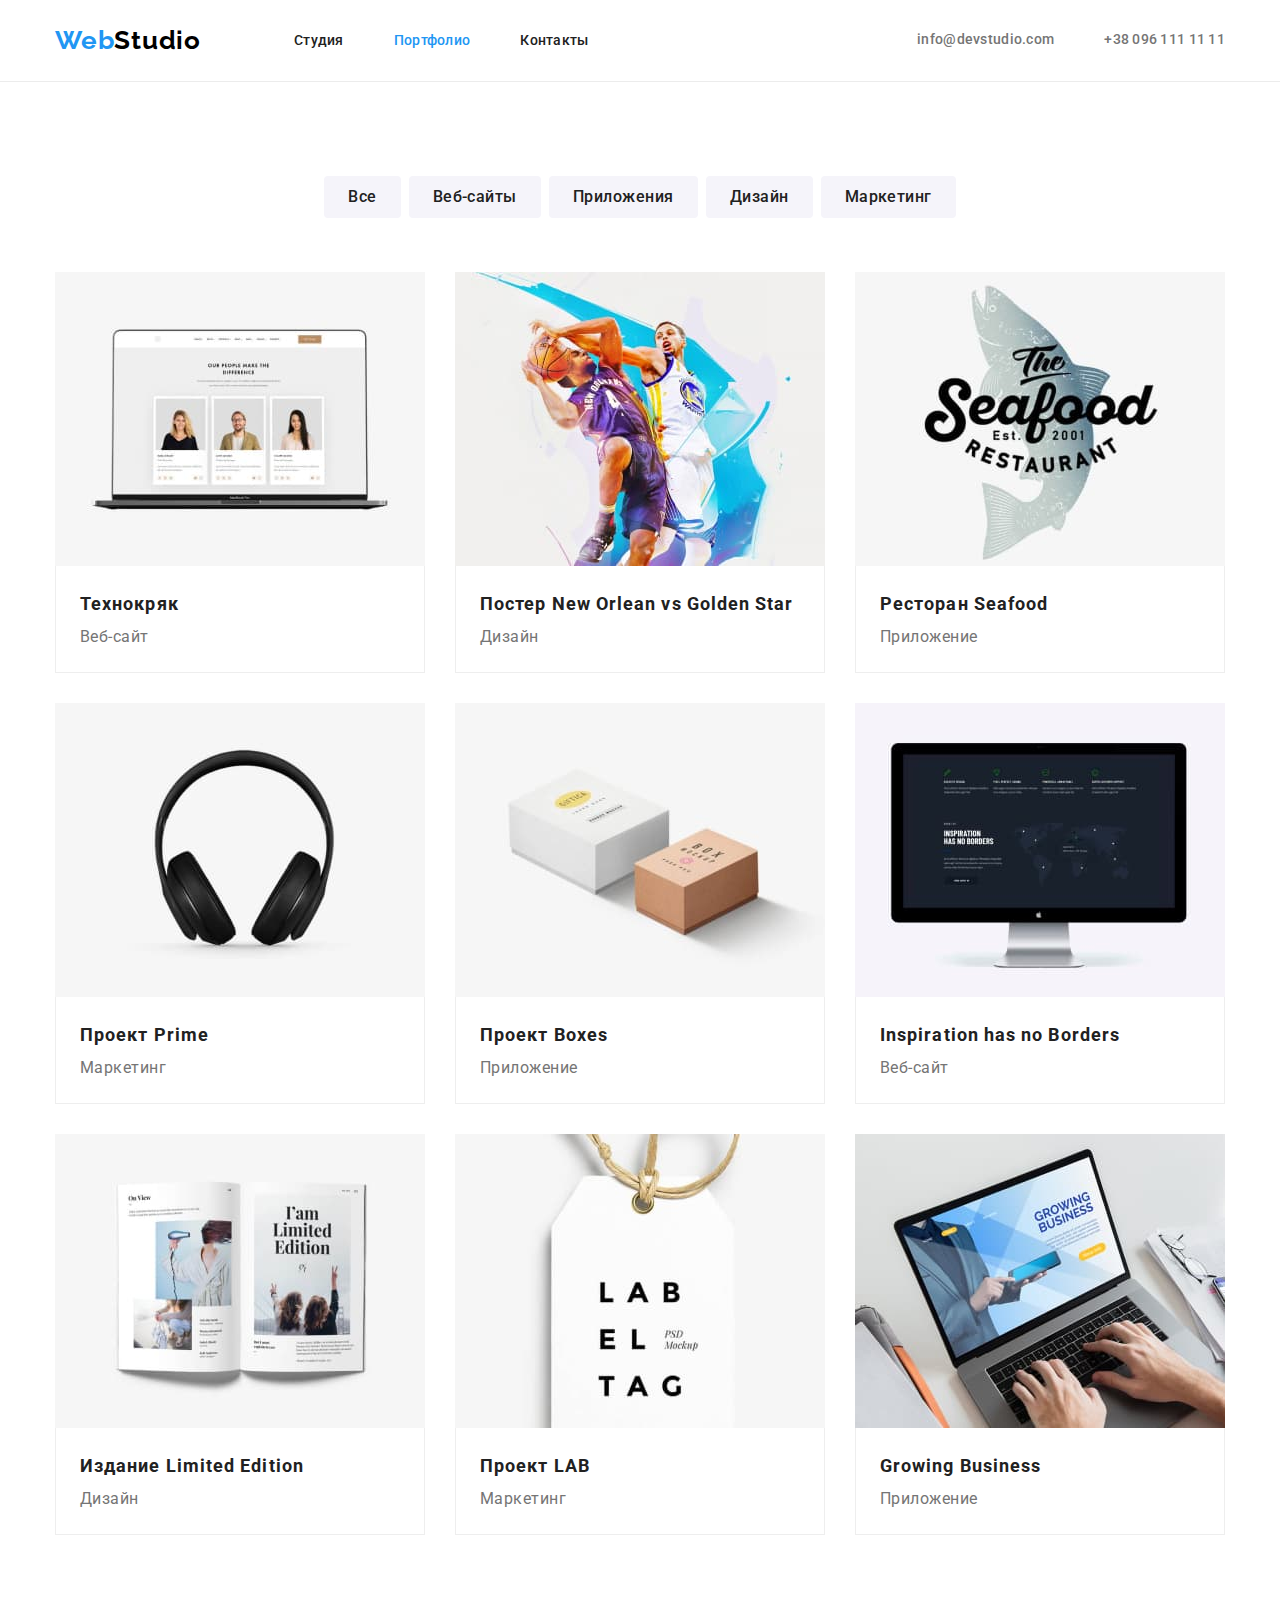
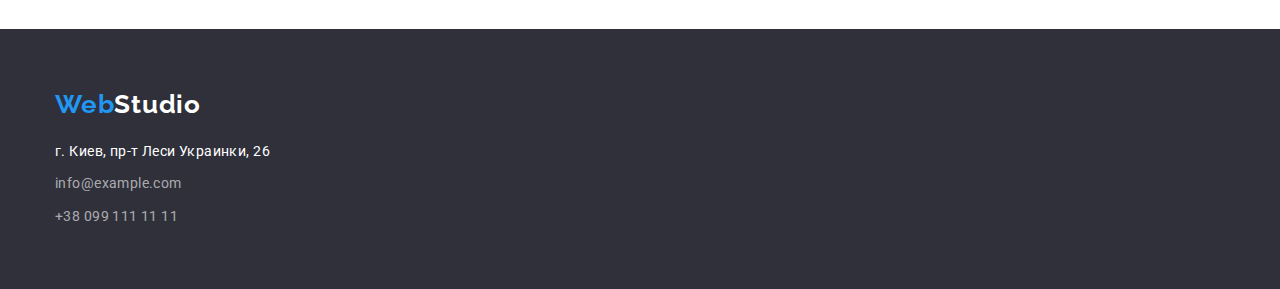
==== portfolio.html @ a22d7a4b "Добавлены файлы из предыдущей работы (goit-markup-hw-03)" ====
<!DOCTYPE html>
<html lang="ru">
<head>
    <meta charset="UTF-8">
    <meta http-equiv="X-UA-Compatible" content="IE=edge">
    <meta name="viewport" content="width=device-width, initial-scale=1.0">
    <title>Портфолио</title>
    <link rel="preconnect" href="https://fonts.googleapis.com">
    <link rel="preconnect" href="https://fonts.gstatic.com" crossorigin>
    <link href="https://fonts.googleapis.com/css2?family=Raleway:wght@700&family=Roboto:wght@400;500;700;900&display=swap"
        rel="stylesheet">
        <link rel="stylesheet" href="https://cdnjs.cloudflare.com/ajax/libs/modern-normalize/1.1.0/modern-normalize.min.css">
            <link rel="stylesheet" href="./css/style.css">
</head>
<body>
    <header class="header">
        <div class="container flex">
            <!--Навигация-->
            <nav class="navigation">
                <a class="logo" href="">Web<span class="logo-black">Studio</span></a>
                <ul class="navigation-list">
                    <li class="navigation-item"><a class="navigation-link" href="./index.html">Студия</a></li>
                    <li class="navigation-item active"><a class="navigation-link" href="./portfolio.html">Портфолио</a></li>
                    <li class="navigation-item"><a class="navigation-link" href="">Контакты</a></li>
                </ul>
            </nav>
            <ul class="header-list">
                <li class="header-item"><a class="header-link mailto" href="mailto:">info@devstudio.com</a></li>
                <li class="header-item"><a class="header-link tel" href="tel:+380961111111">+38 096 111 11 11</a></li>
            </ul>
        </div>
    </header>
    <main>
    <!-- Секция проектов -->
        <section class="projects-section">
            <div class="container">
            <h2 class="visually-hidden">Портфолио</h2>
     <!-- Список кнопок фильтра -->
            <ul class="buttons-list">
                <li class="button-item"><button class="project-button" type="button" >Все</button></li>
                <li class="button-item"><button class="project-button" type="button">Веб-сайты</button></li>
                <li class="button-item"><button class="project-button" type="button">Приложения</button></li>
                <li class="button-item"><button class="project-button" type="button">Дизайн</button></li>
                <li class="button-item"><button class="project-button" type="button">Маркетинг</button></li>
            </ul>
    <!-- Список проектов-->
            <ul class="projects-list" >
                <li class="project-item">
                    <img src="./images-portfolio/img1.jpg" alt="Технокряк" width="370" height="294">
                        <div class="project-item-content">
                          <h3 class="project-title">Технокряк</h3>
                          <p class="project-text">Веб-сайт</p>
                        </div>
                </li>
                <li class="project-item">
                    <img src="./images-portfolio/img2.jpg" alt="Постер New Orlean vs Golden Star" width="370" height="294">
                        <div class="project-item-content">
                            <h3 class="project-title">Постер New Orlean vs Golden Star</h3>
                            <p class="project-text">Дизайн</p>
                        </div>
                </li>
                <li class="project-item">
                    <img src="./images-portfolio/img3.jpg" alt="Ресторан Seafood" width="370" height="294">
                        <div class="project-item-content">
                            <h3 class="project-title">Ресторан Seafood</h3>
                            <p class="project-text">Приложение</p>
                        </div>
                </li>
                <li class="project-item">
                    <img src="./images-portfolio/img4.jpg" alt="Проект Prime" width="370" height="294">
                                        <div class="project-item-content">
                    <h3 class="project-title">Проект Prime</h3>
                     <p class="project-text">Маркетинг</p>
                    </div>
                </li>
                <li class="project-item">
                    <img src="./images-portfolio/img5.jpg" alt="Проект Boxes" width="370" height="294">
                                        <div class="project-item-content">
                    <h3 class="project-title">Проект Boxes</h3>
                        <p class="project-text">Приложение</p>
                        </div>
                </li>
                <li class="project-item">
                    <img src="./images-portfolio/img6.jpg" alt="nspiration has no Borders" width="370" height="294">
                                        <div class="project-item-content">
                    <h3 class="project-title">Inspiration has no Borders</h3>
                        <p class="project-text">Веб-сайт</p>
                        </div>
                </li>
                <li class="project-item">
                    <img src="./images-portfolio/img7.jpg" alt="Издание Limited Edition" width="370" height="294">
                                        <div class="project-item-content">
                    <h3 class="project-title">Издание Limited Edition</h3>
                        <p class="project-text">Дизайн</p>
                        </div>
                </li>
                <li class="project-item"><img src="./images-portfolio/img8.jpg" alt="Проект LAB" width="370" height="294">
                                        <div class="project-item-content"> 
                    <h3 class="project-title">Проект LAB</h3>
                        <p class="project-text">Маркетинг</p>
                        </div>
                </li>
                <li class="project-item">
                    <img src="./images-portfolio/img9.jpg" alt="Growing Business" width="370" height="294">
                                        <div class="project-item-content">
                    <h3 class="project-title">Growing Business</h3>
                        <p class="project-text">Приложение</p>
                        </div>
                </li>
            </ul>
            </div>
        </section>
    </main>
    <!-- Контакты -->
    <footer class="footer">
        <div class="container">
            <a class="logo" href="">Web<span class="logo-white">Studio</span></a>
            <address>
                <ul class="footer-list">
                    <li class="item-address"><a class="footer-link" href="https://goo.gl/maps/8X3bhWEn78cqm9WJ8"
                            target="_blank" rel="noopener noreferrer nofollow">г. Киев, пр-т Леси Украинки, 26</a>
                    </li>
                    <li class="item-mailto"><a class="footer-link" href="mailto:info@example.com">info@example.com</a>
                    </li>
                    <li class="item-tel"><a class="footer-link" href="tel:+380991111111">+38 099 111 11 11</a>
                    </li>
                </ul>
            </address>
        </div>
    </footer>
</body>
</html>
---- css/style.css ----
/* Цвет основного текста #757575*/
/* Вторичный цвет текста #212121*/
/* Акцент первичный  #2196F3; */
/* Акцент вторичный #FFFFFF;*/
/* черный #000000; */
/* ссылки в ховере rgba(255, 255, 255, 0.6); */
/* Основной цвет фона #FFFFFF */
/*  Вторичный цвет фона #F5F4FA; */

:root {
  --primary-color-text: #757575;
  --secondary-color-text: #212121;
  --titles-color-text: #212121;
  --buttons-color-text: #212121;
  --buttons-background-color: #f5f4fa;
  --hero-title-color-text: #ffffff;
  --accent-coolor: #2196f3;
  --secondary-background-color: #f5f4fa;
}

/* Отступи */

p,
h1,
h2,
h3 {
  margin: 0;
}

ul {
  margin: 0;
  padding: 0;
}

button {
  cursor: pointer;
}
img {
  display: block;
}

/* Body */

body {
  font-family: Roboto, 'sans-serif';
  color: var(--primary-color-text);
}

/* Header*/

.header {
  border-bottom: 1px solid #ececec;
  justify-content: space-between;
}

.container {
  width: 1200px;
  padding-left: 15px;
  padding-right: 15px;
  margin: 0 auto;
}

.header .flex {
  display: flex;
  justify-content: space-between;
  padding-top: 25px;
  padding-bottom: 25px;
}

.header .logo {
  font-family: Raleway, 'sans-serif';
  font-weight: bold;
  font-size: 26px;
  line-height: 1.19;
  letter-spacing: 0.03em;
  color: var(--accent-coolor);
  display: flex;
  margin-right: 93px;
}

.logo-black {
  color: #000000;
}

ul {
  list-style: none;
}

a {
  text-decoration: none;
}

/* Navigation */

.navigation {
  display: flex;
}

.navigation-list,
.header-list {
  display: flex;
}

.navigation-list {
  align-items: center;
}
.navigation-item + .navigation-item {
  margin-left: 50px;
}

.header-list {
  align-items: center;
}

.header-item {
  display: flex;
}

.header-item:last-child {
  margin-left: 50px;
}

.navigation .active a {
  color: var(--accent-coolor);
}

.navigation-link {
  font-weight: 500;
  font-size: 14px;
  line-height: 1.14;
  letter-spacing: 0.02em;
  color: var(--secondary-color-text);
}

.navigation-link:hover,
.navigation-link:focus {
  color: var(--accent-coolor);
}

.header-link:hover,
.header-link:focus {
  color: var(--accent-coolor);
}

.header-link {
  font-weight: 500;
  font-size: 14px;
  line-height: 1.14;
  letter-spacing: 0.02em;
  color: var(--primary-color-text);
}

/* Hero */

.hero {
  background-color: #2f303a;
  padding-top: 200px;
  padding-bottom: 200px;
  text-align: center;
}

.hero-title {
  font-weight: 900;
  font-size: 44px;
  line-height: 1.36;
  letter-spacing: 0.06em;
  text-transform: uppercase;
  color: var(--hero-title-color-text);
  margin-bottom: 30px;
}

.hero-button {
  font-family: inherit;
  font-weight: bold;
  font-size: 16px;
  line-height: 1.87;
  letter-spacing: 0.06em;
  text-align: center;
  border-radius: 4px;
  padding: 10px 32px;
  min-width: 200px;
  color: var(--buttons-color-text);
}

.hero-button {
  cursor: pointer;
}

.hero-button:hover,
.hero-button:focus {
  background-color: var(--accent-coolor);
  color: var(--secondary-buttons-color-text);
}
.hero-button {
  display: inline-block;
}

/* Feetures */

.features-section {
  padding-top: 94px;
  padding-bottom: 94px;
}

.visually-hidden {
  position: absolute;
  clip: rect(0 0 0 0);
}

.features-title {
  font-size: 14px;
  line-height: 1.14;
  letter-spacing: 0.03em;
  text-transform: uppercase;
  color: var(--titles-color-text);
  margin-bottom: 10px;
}

.features-list {
  display: flex;
}

.features-item + .features-item {
  margin-left: 30px;
}

.features-text {
  font-size: 14px;
  line-height: 1.71;
  letter-spacing: 0.03em;
  color: var(--primary-color-text);
}

.features-item {
  width: 270px;
}

/* Report */

.report-section {
  padding-bottom: 94px;
}

.report-title {
  font-size: 36px;
  line-height: 1.16;
  letter-spacing: 0.03em;
  text-align: center;
  color: var(--titles-color-text);
  margin-bottom: 50px;
}

.report-list {
  display: flex;
}

.report-item + .report-item {
  margin-left: 30px;
}

/* Team */

.team-section {
  background-color: var(--secondary-background-color);
  padding-top: 94px;
  padding-bottom: 94px;
  text-align: center;
}

.team-title {
  font-size: 36px;
  line-height: 1.16;
  letter-spacing: 0.03em;
  text-align: center;
  color: var(--titles-color-text);
  margin-bottom: 50px;
}

.team-list {
  display: flex;
  margin-left: -30px;
  margin-bottom: -30px;
  flex-wrap: wrap;
}

.team-item-content {
  padding: 30px 10px;
}

.team-item {
  background: #ffffff;
  border-radius: 0px 0px 4px 4px;
  width: calc(100% / 4 - 30px);
  margin-left: 30px;
  margin-bottom: 30px;
}

.officer-name {
  font-weight: 500;
  font-size: 16px;
  line-height: 1.18;
  letter-spacing: 0.03em;
  color: var(--secondary-color-text);
  margin-top: 30;
  margin-bottom: 10px;
}

.officer-position {
  font-size: 16px;
  line-height: 1.18;
  letter-spacing: 0.03em;
  color: var(--primary-color-text);
}

/* Footer */

.footer {
  text-align: left;
  background-color: #2f303a;
  padding-top: 60px;
  padding-bottom: 60px;
}

.footer .logo {
  display: inline-block;
  font-family: Raleway, 'sans-serif';
  font-weight: bold;
  font-size: 26px;
  line-height: 1.19;
  letter-spacing: 0.03em;
  color: var(--accent-coolor);
  margin-bottom: 20px;
}

.footer-list {
  display: inline-block;
}

.logo-white {
  color: #ffffff;
}

.item-address > a {
  font-size: 14px;
  font-style: normal;
  line-height: 1.71;
  letter-spacing: 0.03em;
  color: #ffffff;
}

.item-address,
.item-mailto {
  margin-bottom: 9px;
}

.item-mailto > a {
  font-style: normal;
  font-size: 14px;
  line-height: 1.71;
  letter-spacing: 0.03em;
  color: rgba(255, 255, 255, 0.6);
}

.item-tel > a {
  font-style: normal;
  font-size: 14px;
  line-height: 1.71;
  letter-spacing: 0.03em;
  color: rgba(255, 255, 255, 0.6);
}

.footer-link:hover,
.footer-link:focus {
  color: var(--accent-coolor);
}

/*------- Portfolio css-------*/

.projects-section {
  padding-top: 94px;
  padding-bottom: 94px;
}

.buttons-list {
  display: flex;
  justify-content: center;
  margin-bottom: 54px;
}

.project-button {
  font-family: inherit;
  font-weight: 500;
  font-size: 16px;
  line-height: 1.62;
  text-align: center;
  letter-spacing: 0.03em;
  border-color: transparent;
  border-radius: 4px;
  padding: 6px 22px;
  min-width: 29px;
  background: var(--buttons-background-color);
  color: var(--buttons-color-text);
}

.project-button:hover,
.project-button:focus {
  background-color: var(--accent-coolor);
  color: #ffffff;
}

.project-button {
  cursor: pointer;
}

/* Projects */

.projects-list {
  display: flex;
  margin-left: -30px;
  margin-bottom: -30px;
  flex-wrap: wrap;
  text-align: left;
}

.button-item:nth-last-child(-n + 4) {
  margin-left: 8px;
}

.project-item {
  background: #ffffff;
  width: calc(100% / 3 - 30px);
  margin-left: 30px;
  margin-bottom: 30px;
}

.project-item-content {
  padding: 20px 24px;
  border: 1px solid #eeeeee;
  border-top: transparent;
}

.project-title {
  font-size: 18px;
  line-height: 2;
  letter-spacing: 0.06em;
  color: var(--titles-color-text);
}

.project-text {
  font-size: 16px;
  line-height: 1.87;
  letter-spacing: 0.03em;
  color: var(--primary-color-text);
}

/*...Далі буде... */
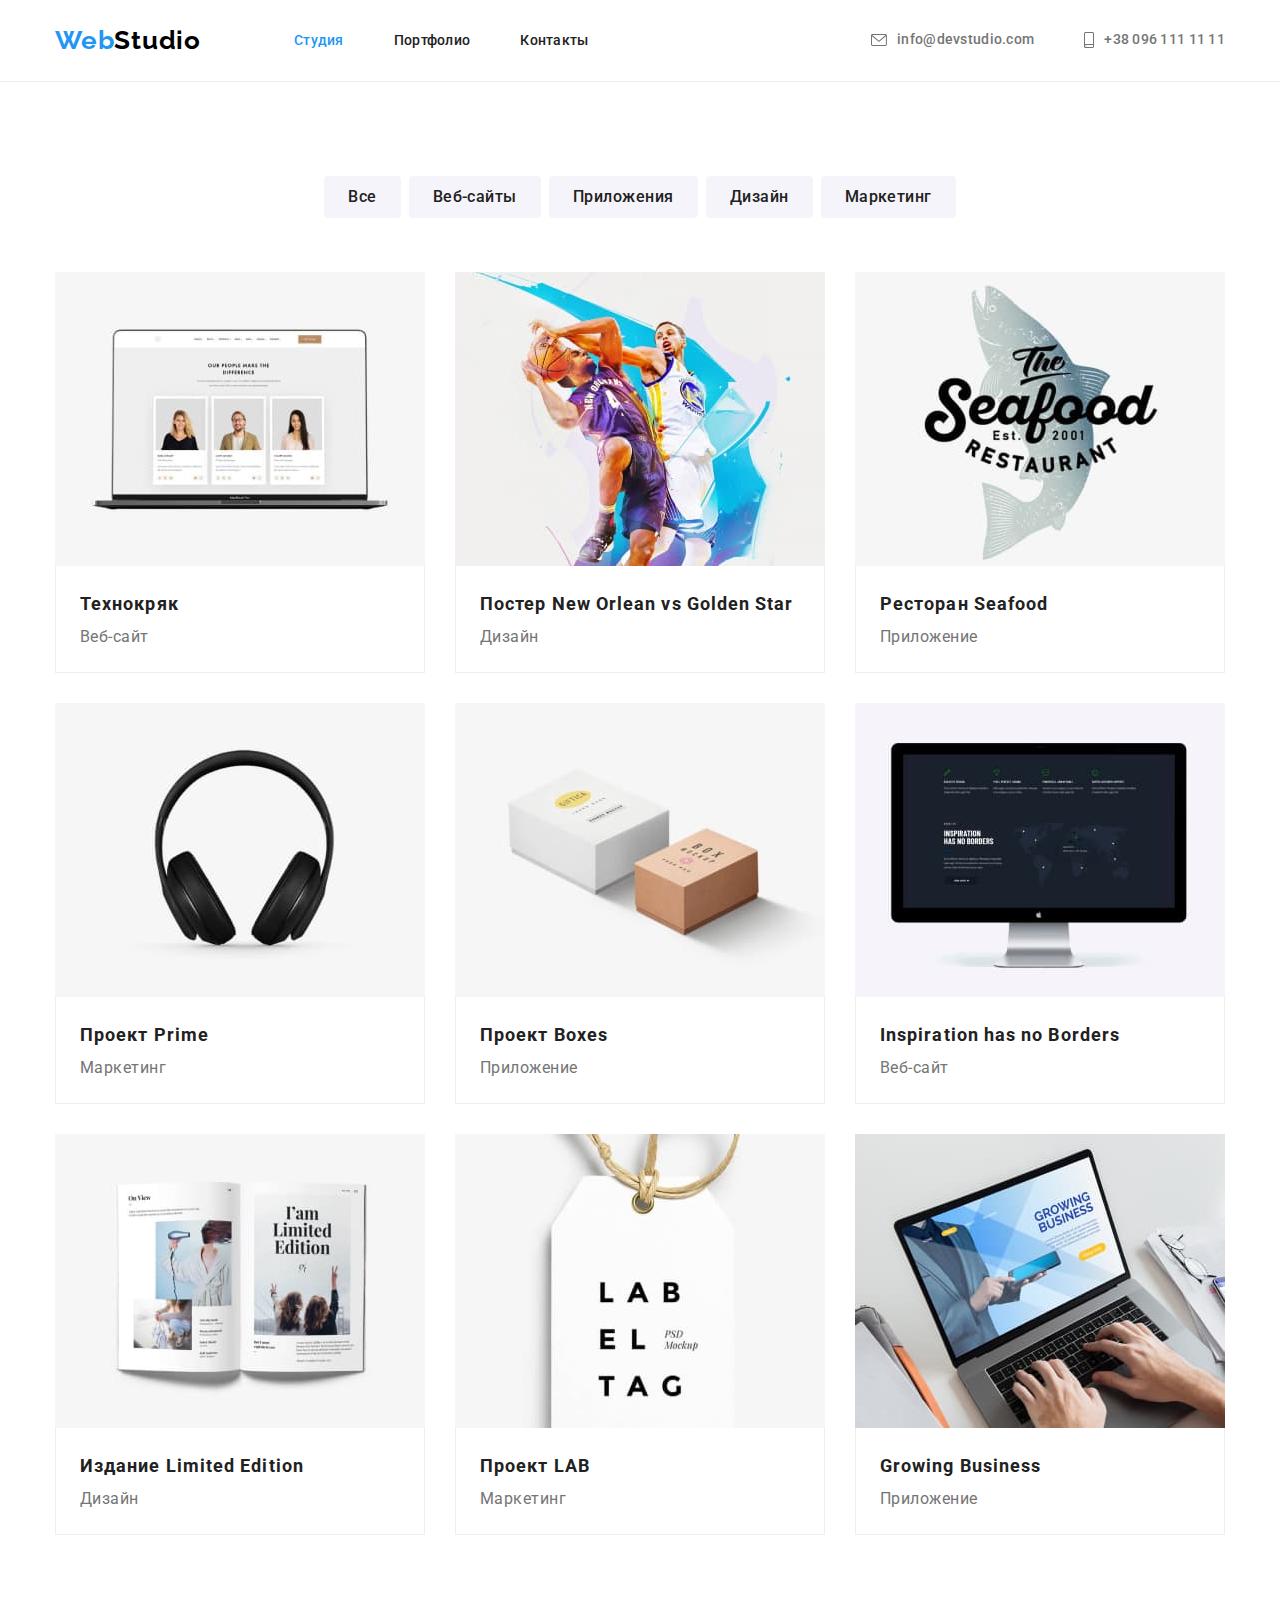
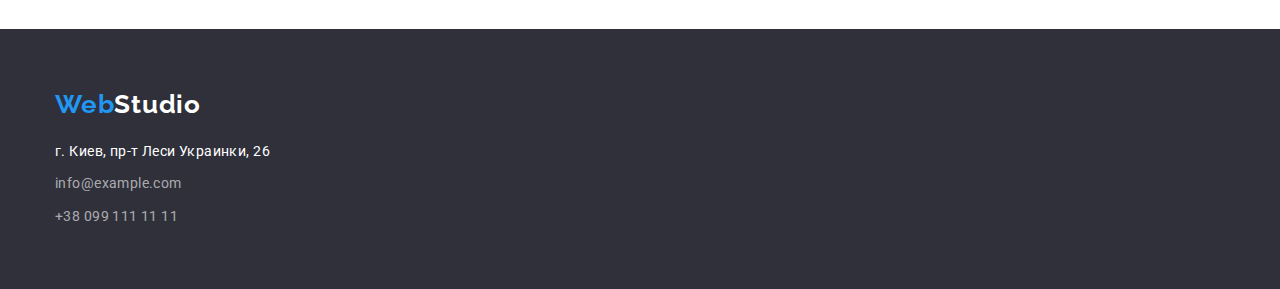
==== commit 2a2aa388: "Размеченный хедер перенес на страничку "Портфолио"" ====
--- a/portfolio.html
+++ b/portfolio.html
@@ -19,14 +19,25 @@
             <nav class="navigation">
                 <a class="logo" href="">Web<span class="logo-black">Studio</span></a>
                 <ul class="navigation-list">
-                    <li class="navigation-item"><a class="navigation-link" href="./index.html">Студия</a></li>
-                    <li class="navigation-item active"><a class="navigation-link" href="./portfolio.html">Портфолио</a></li>
+                    <li class="navigation-item active"><a class="navigation-link" href="./index.html">Студия</a></li>
+                    <li class="navigation-item"><a class="navigation-link" href="./portfolio.html">Портфолио</a></li>
                     <li class="navigation-item"><a class="navigation-link" href="">Контакты</a></li>
                 </ul>
             </nav>
             <ul class="header-list">
-                <li class="header-item"><a class="header-link mailto" href="mailto:">info@devstudio.com</a></li>
-                <li class="header-item"><a class="header-link tel" href="tel:+380961111111">+38 096 111 11 11</a></li>
+                <li class="header-item">
+                    <a class="header-link mailto" href="mailto:">
+                        <svg class="header-link-icon" height="12" width="16">
+                            <use href="./images-hw4/icons.svg#icon-envelope">
+                            </use>
+                        </svg>info@devstudio.com</a>
+                </li>
+                <li class="header-item">
+                    <a class="header-link tel" href="tel:+380961111111">
+                        <svg class="header-link-icon" width="10" height="16">
+                            <use href="./images-hw4/icons.svg#icon-smartphone"></use>
+                        </svg>+38 096 111 11 11</a>
+                </li>
             </ul>
         </div>
     </header>
--- a/css/style.css
+++ b/css/style.css
@@ -35,6 +35,7 @@
 button {
   cursor: pointer;
 }
+
 img {
   display: block;
 }
@@ -44,13 +45,6 @@
 body {
   font-family: Roboto, 'sans-serif';
   color: var(--primary-color-text);
-}
-
-/* Header*/
-
-.header {
-  border-bottom: 1px solid #ececec;
-  justify-content: space-between;
 }
 
 .container {
@@ -60,6 +54,13 @@
   margin: 0 auto;
 }
 
+/* Header*/
+
+.header {
+  border-bottom: 1px solid #ececec;
+  justify-content: space-between;
+}
+
 .header .flex {
   display: flex;
   justify-content: space-between;
@@ -114,6 +115,7 @@
 
 .header-item {
   display: flex;
+  align-content: center;
 }
 
 .header-item:last-child {
@@ -150,13 +152,34 @@
   color: var(--primary-color-text);
 }
 
+.header-link.mailto,
+.header-link.tel {
+  display: flex;
+  align-items: center;
+}
+
+.header-link-icon {
+  margin-right: 10px;
+  fill: currentColor;
+  background-repeat: no-repeat;
+}
+
 /* Hero */
 
 .hero {
-  background-color: #2f303a;
+  background-color: #c4c4c4;
   padding-top: 200px;
   padding-bottom: 200px;
   text-align: center;
+  max-width: 1600px;
+  height: 600px;
+  margin-left: auto;
+  margin-right: auto;
+  background-image: linear-gradient(rgba(47, 48, 58, 0.4), rgba(47, 48, 58, 0.4)),
+    url(../images-hw4/overlay.jpg);
+  background-repeat: no-repeat;
+  background-position: center;
+  background-size: cover;
 }
 
 .hero-title {
@@ -220,6 +243,10 @@
   display: flex;
 }
 
+.features-item {
+  width: 270px;
+}
+
 .features-item + .features-item {
   margin-left: 30px;
 }
@@ -231,8 +258,14 @@
   color: var(--primary-color-text);
 }
 
-.features-item {
-  width: 270px;
+.features-overlay {
+  display: flex;
+  background-color: #f5f4fa;
+  margin-bottom: 30px;
+  height: 120px;
+  align-items: center;
+  justify-content: center;
+  border-radius: 4px;
 }
 
 /* Report */
@@ -288,11 +321,14 @@
 }
 
 .team-item {
+  display: block;
   background: #ffffff;
   border-radius: 0px 0px 4px 4px;
   width: calc(100% / 4 - 30px);
   margin-left: 30px;
   margin-bottom: 30px;
+  box-shadow: 0px 1px 3px rgba(0, 0, 0, 0.12), 0px 1px 1px rgba(0, 0, 0, 0.14),
+    0px 2px 1px rgba(0, 0, 0, 0.2);
 }
 
 .officer-name {
@@ -310,6 +346,83 @@
   line-height: 1.18;
   letter-spacing: 0.03em;
   color: var(--primary-color-text);
+  margin-bottom: 16px;
+}
+
+.team-link {
+  display: flex;
+  width: 44px;
+  height: 44px;
+  background-color: #ffffff;
+  border-radius: 50%;
+  align-items: center;
+  justify-content: center;
+  color: #afb1b8;
+}
+
+.social-networking-list {
+  display: flex;
+  justify-content: center;
+}
+
+.social-networking-item:not(:last-child) {
+  margin-right: 10px;
+}
+
+.team-icon {
+  fill: currentColor;
+}
+
+.team-link:hover,
+.team-link:focus {
+  background-color: var(--accent-coolor);
+  color: #ffffff;
+}
+
+/* Regular-clients */
+
+.regular-clients {
+  padding-top: 52px;
+  padding-bottom: 94px;
+  text-align: center;
+}
+
+.regular-clients-title {
+  font-size: 36px;
+  line-height: 1.16;
+  letter-spacing: 0.03em;
+  text-align: center;
+  color: var(--titles-color-text);
+  margin-bottom: 50px;
+}
+
+.regular-clients-list {
+  display: flex;
+  justify-content: center;
+}
+
+.regular-clients-item:not(:last-child) {
+  margin-right: 30px;
+}
+
+.clients-link {
+  display: flex;
+  border: 1px solid #afb1b8;
+  border-radius: 4px;
+  min-width: 170px;
+  min-height: 92px;
+  align-items: center;
+  justify-content: center;
+  color: #afb1b8;
+}
+
+.brend-icon {
+  fill: currentColor;
+}
+.clients-link:hover,
+.clients-link:focus {
+  border: 1px solid var(--accent-coolor);
+  color: var(--accent-coolor);
 }
 
 /* Footer */
@@ -319,6 +432,11 @@
   background-color: #2f303a;
   padding-top: 60px;
   padding-bottom: 60px;
+}
+
+.footer-content {
+  display: flex;
+  align-items: baseline;
 }
 
 .footer .logo {
@@ -374,7 +492,49 @@
   color: var(--accent-coolor);
 }
 
-/*------- Portfolio css-------*/
+/*--Привсоединяйся--*/
+
+.join {
+  margin-left: 70px;
+}
+
+.join-title {
+  font-size: 14px;
+  line-height: 1.14x;
+  letter-spacing: 0.03em;
+  text-transform: uppercase;
+  color: #ffffff;
+  margin-bottom: 20px;
+}
+
+.join-list {
+  display: flex;
+}
+
+.join-item:not(:last-child) {
+  margin-right: 10px;
+}
+
+.join-link {
+  display: flex;
+  width: 44px;
+  height: 44px;
+  background: rgba(255, 255, 255, 0.1);
+  border-radius: 50%;
+  color: #ffffff;
+  align-items: center;
+  justify-content: center;
+}
+
+.join-link:hover {
+  background-color: var(--accent-coolor);
+}
+
+.join-icon {
+  fill: currentColor;
+}
+
+/*------- Portfolio -------*/
 
 .projects-section {
   padding-top: 94px;
@@ -406,6 +566,8 @@
 .project-button:focus {
   background-color: var(--accent-coolor);
   color: #ffffff;
+  box-shadow: 0px 3px 1px rgba(0, 0, 0, 0.1), 0px 1px 2px rgba(0, 0, 0, 0.08),
+    0px 2px 2px rgba(0, 0, 0, 0.12);
 }
 
 .project-button {
@@ -433,6 +595,12 @@
   margin-bottom: 30px;
 }
 
+.project-item:hover,
+.project-item:focus {
+  box-shadow: 0px 1px 1px rgba(0, 0, 0, 0.12), 0px 4px 4px rgba(0, 0, 0, 0.06),
+    1px 4px 6px rgba(0, 0, 0, 0.16);
+}
+
 .project-item-content {
   padding: 20px 24px;
   border: 1px solid #eeeeee;
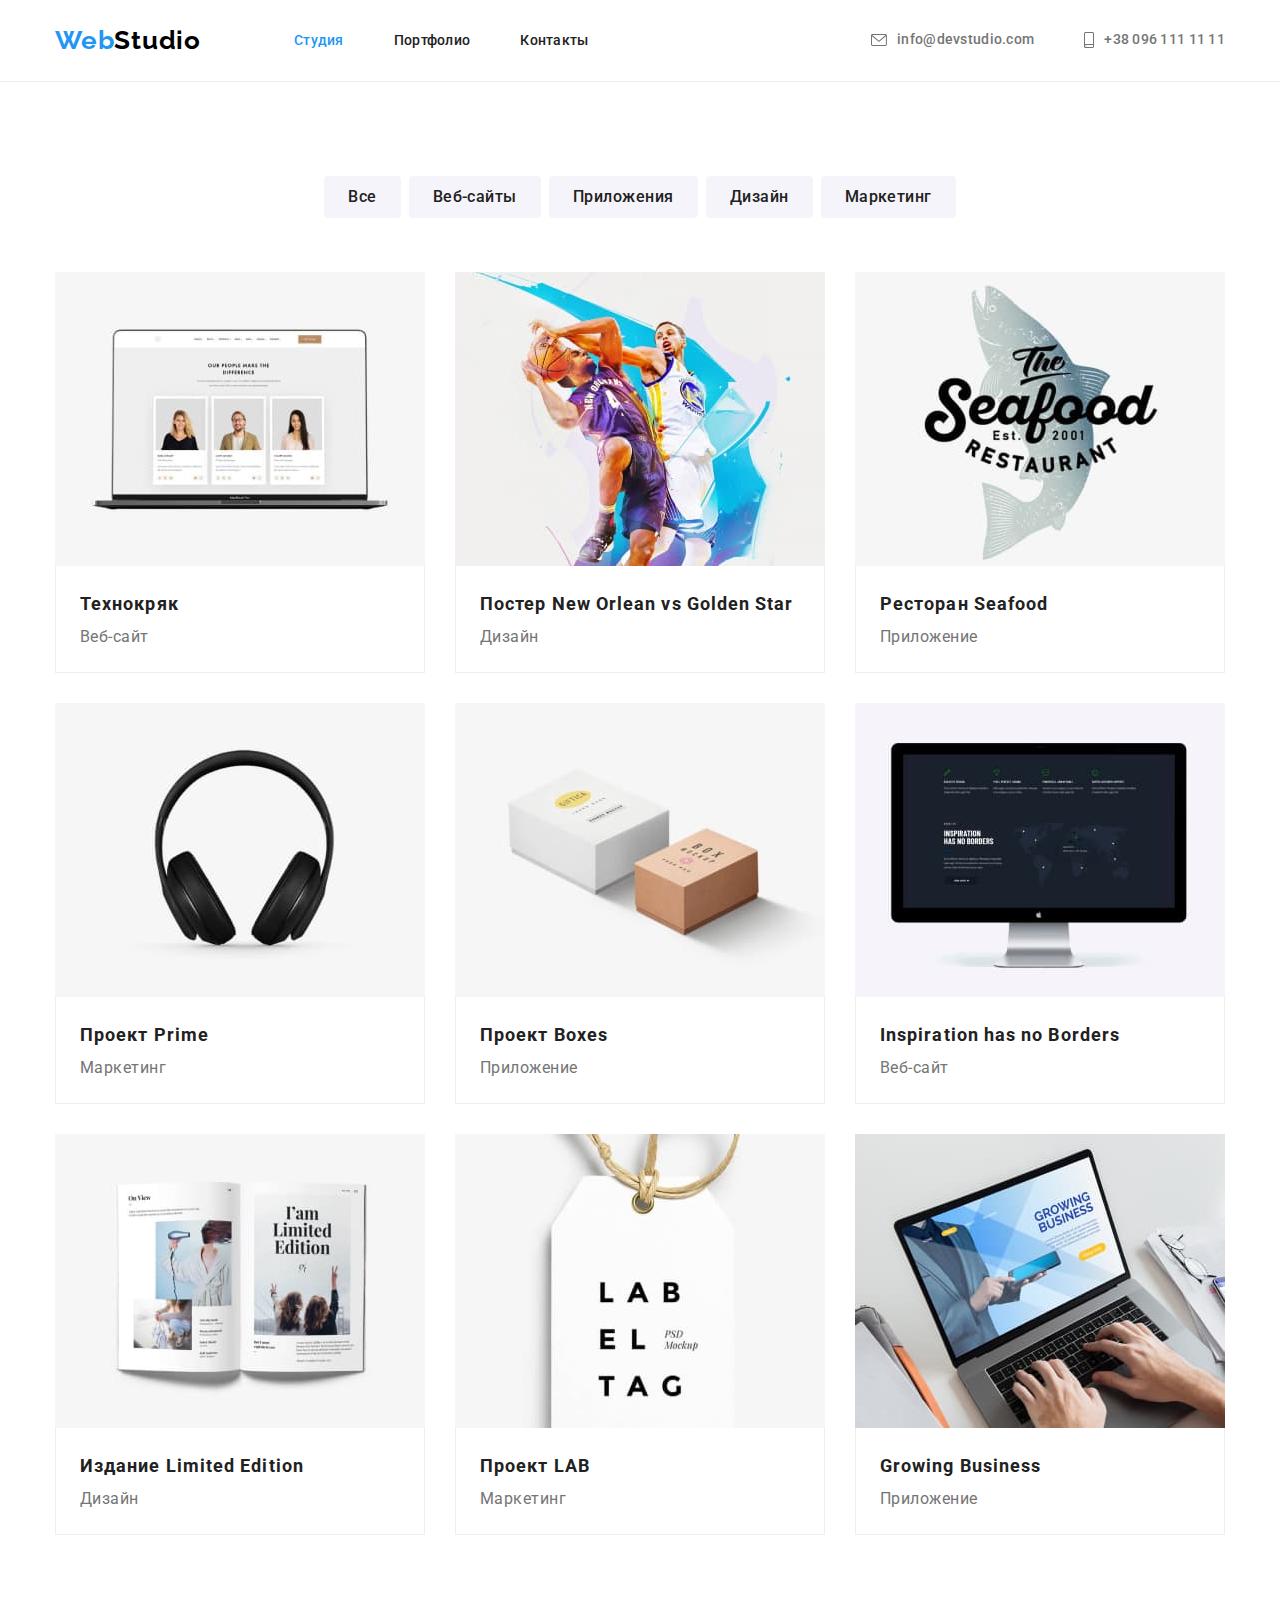
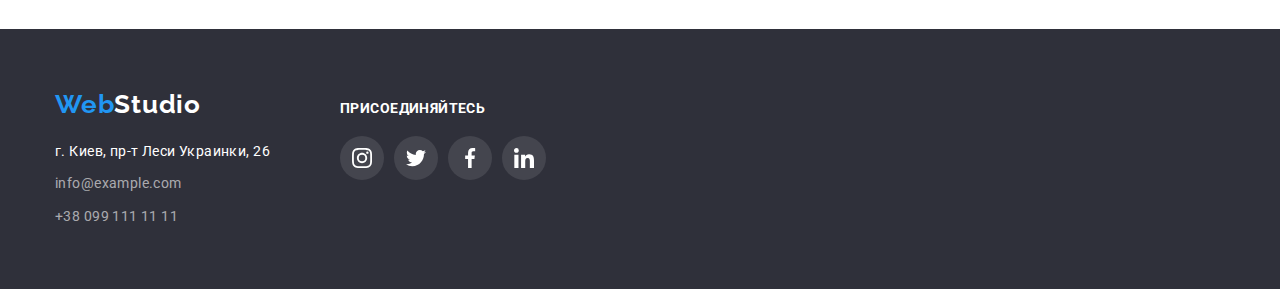
==== commit 0817c4cd: "Размеченный футер перенес на страничку "Портфолио"" ====
--- a/portfolio.html
+++ b/portfolio.html
@@ -122,21 +122,60 @@
             </div>
         </section>
     </main>
-    <!-- Контакты -->
+    <!-- Футер -->
     <footer class="footer">
         <div class="container">
-            <a class="logo" href="">Web<span class="logo-white">Studio</span></a>
-            <address>
-                <ul class="footer-list">
-                    <li class="item-address"><a class="footer-link" href="https://goo.gl/maps/8X3bhWEn78cqm9WJ8"
-                            target="_blank" rel="noopener noreferrer nofollow">г. Киев, пр-т Леси Украинки, 26</a>
-                    </li>
-                    <li class="item-mailto"><a class="footer-link" href="mailto:info@example.com">info@example.com</a>
-                    </li>
-                    <li class="item-tel"><a class="footer-link" href="tel:+380991111111">+38 099 111 11 11</a>
-                    </li>
-                </ul>
-            </address>
+            <div class="footer-content">
+                <div class="footer-adress">
+                    <a class="logo" href="">Web<span class="logo-white">Studio</span></a>
+                    <address>
+                        <ul class="footer-list">
+                            <li class="item-address"><a class="footer-link" href="https://goo.gl/maps/8X3bhWEn78cqm9WJ8"
+                                    target="_blank" rel="noopener noreferrer nofollow">г. Киев, пр-т Леси Украинки, 26</a>
+                            </li>
+                            <li class="item-mailto"><a class="footer-link"
+                                    href="mailto:info@example.com">info@example.com</a>
+                            </li>
+                            <li class="item-tel"><a class="footer-link" href="tel:+380991111111">+38 099 111 11 11</a>
+                            </li>
+                        </ul>
+                    </address>
+                </div>
+                <!--Присоединяйтесь! -->
+                <div class="join">
+                    <h3 class="join-title">присоединяйтесь</h3>
+                    <ul class="join-list">
+                        <li class="join-item">
+                            <a class="join-link" href="https://https://www.instagram.com/">
+                                <svg class="join-icon" width="20" height="20">
+                                    <use href="./images-hw4/icons.svg#icon-instagram-2"></use>
+                                </svg>
+                            </a>
+                        </li>
+                        <li class="join-item">
+                            <a class="join-link" href="https://tvitter.com">
+                                <svg class="join-icon" width="20" height="20">
+                                    <use href="./images-hw4/icons.svg#icon-twitter-1"></use>
+                                </svg>
+                            </a>
+                        </li>
+                        <li class="join-item">
+                            <a class="join-link" href="https://facebook.com">
+                                <svg class="join-icon" width="20" height="20">
+                                    <use href="./images-hw4/icons.svg#icon-facebook-1"></use>
+                                </svg>
+                            </a>
+                        </li>
+                        <li class="join-item">
+                            <a class="join-link" href="https://linkedin.com">
+                                <svg class="join-icon" width="20" height="20">
+                                    <use href="./images-hw4/icons.svg#icon-linkedin-1"></use>
+                                </svg>
+                            </a>
+                        </li>
+                    </ul>
+                </div>
+            </div>
         </div>
     </footer>
 </body>
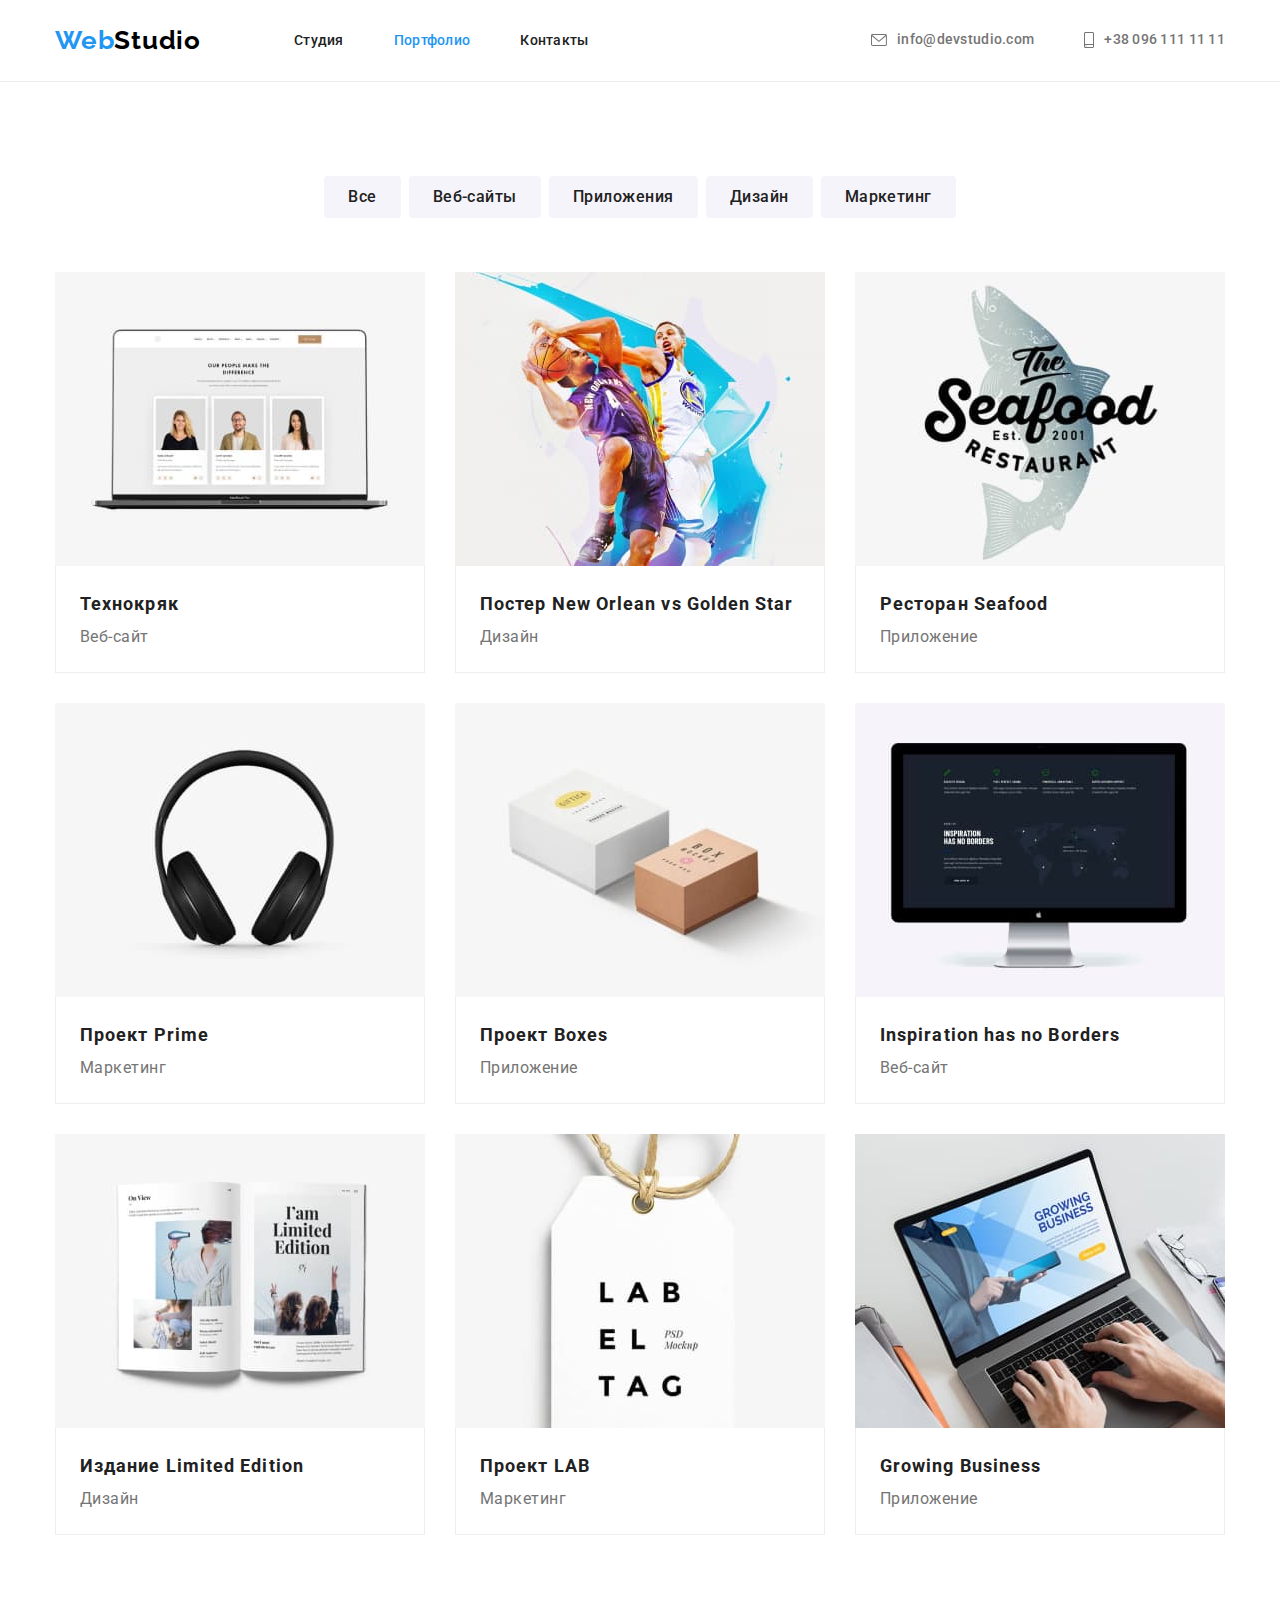
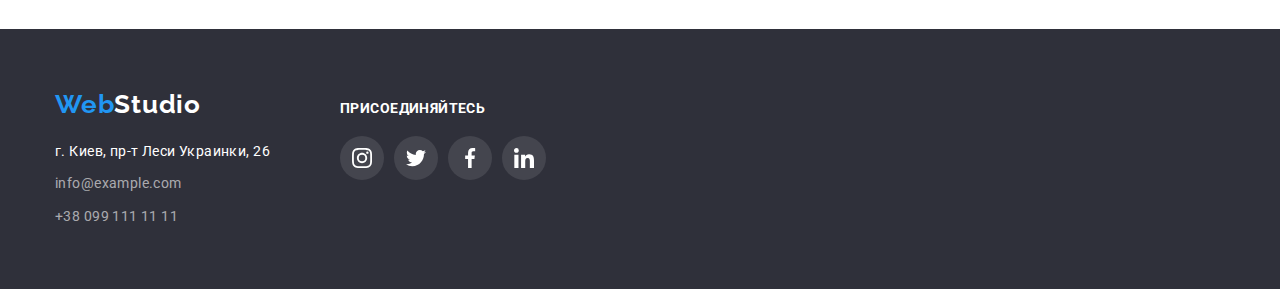
==== commit 23262094: "Внесены правки на страничке "Портфолио"  - пройдена валидация" ====
--- a/portfolio.html
+++ b/portfolio.html
@@ -19,8 +19,8 @@
             <nav class="navigation">
                 <a class="logo" href="">Web<span class="logo-black">Studio</span></a>
                 <ul class="navigation-list">
-                    <li class="navigation-item active"><a class="navigation-link" href="./index.html">Студия</a></li>
-                    <li class="navigation-item"><a class="navigation-link" href="./portfolio.html">Портфолио</a></li>
+                    <li class="navigation-item"><a class="navigation-link" href="./index.html">Студия</a></li>
+                    <li class="navigation-item active"><a class="navigation-link" href="./portfolio.html">Портфолио</a></li>
                     <li class="navigation-item"><a class="navigation-link" href="">Контакты</a></li>
                 </ul>
             </nav>
